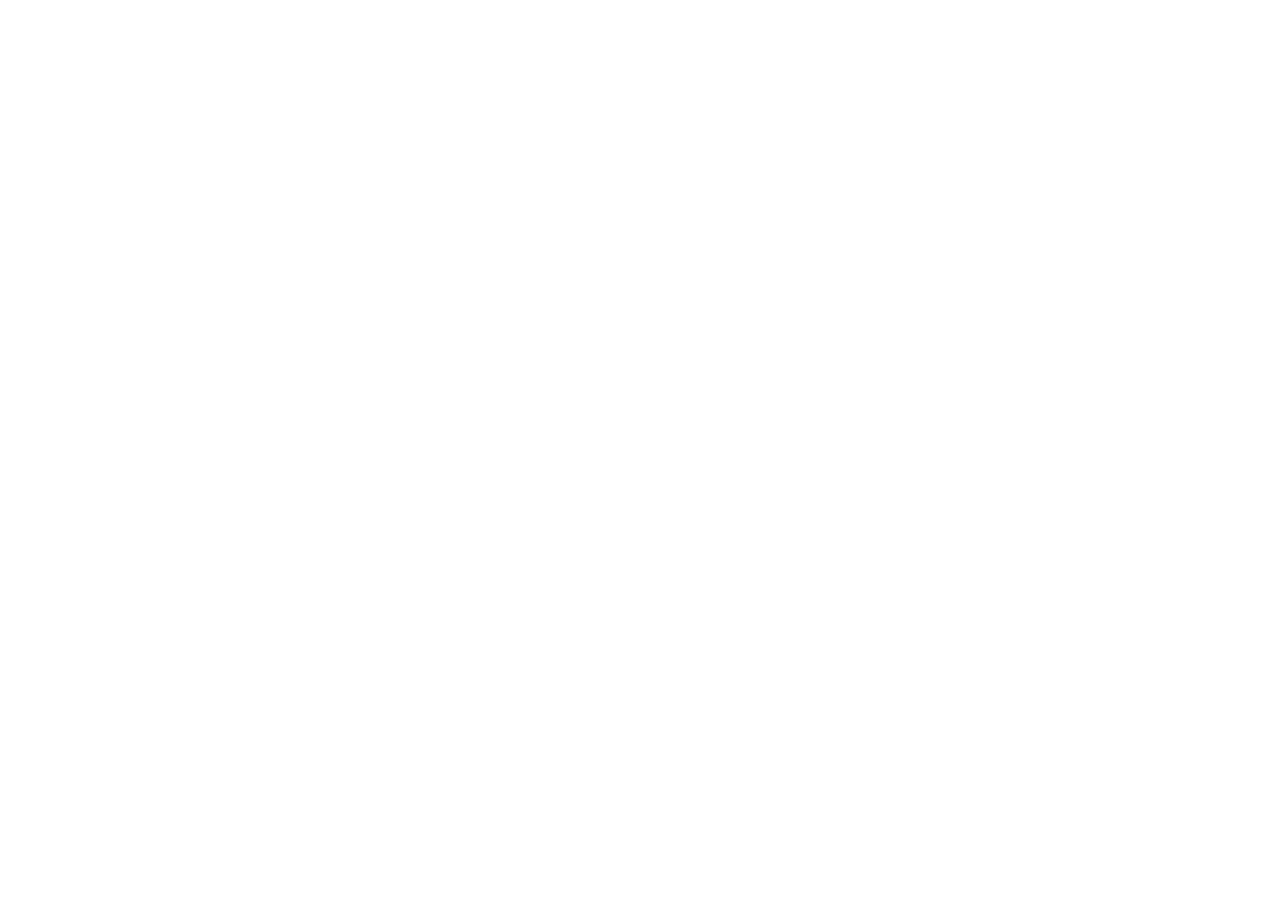
==== index.html @ 3a35fbda "init files and folders" ====
<!DOCTYPE html>
<html lang="en">
<head>
    <meta charset="UTF-8">
    <meta http-equiv="X-UA-Compatible" content="IE=edge">
    <meta name="viewport" content="width=device-width, initial-scale=1.0">
    <title>Code Probe</title>
    <link rel="stylesheet" href="./assets/css/style.css" />
</head>
<body>
    
</body>
</html>
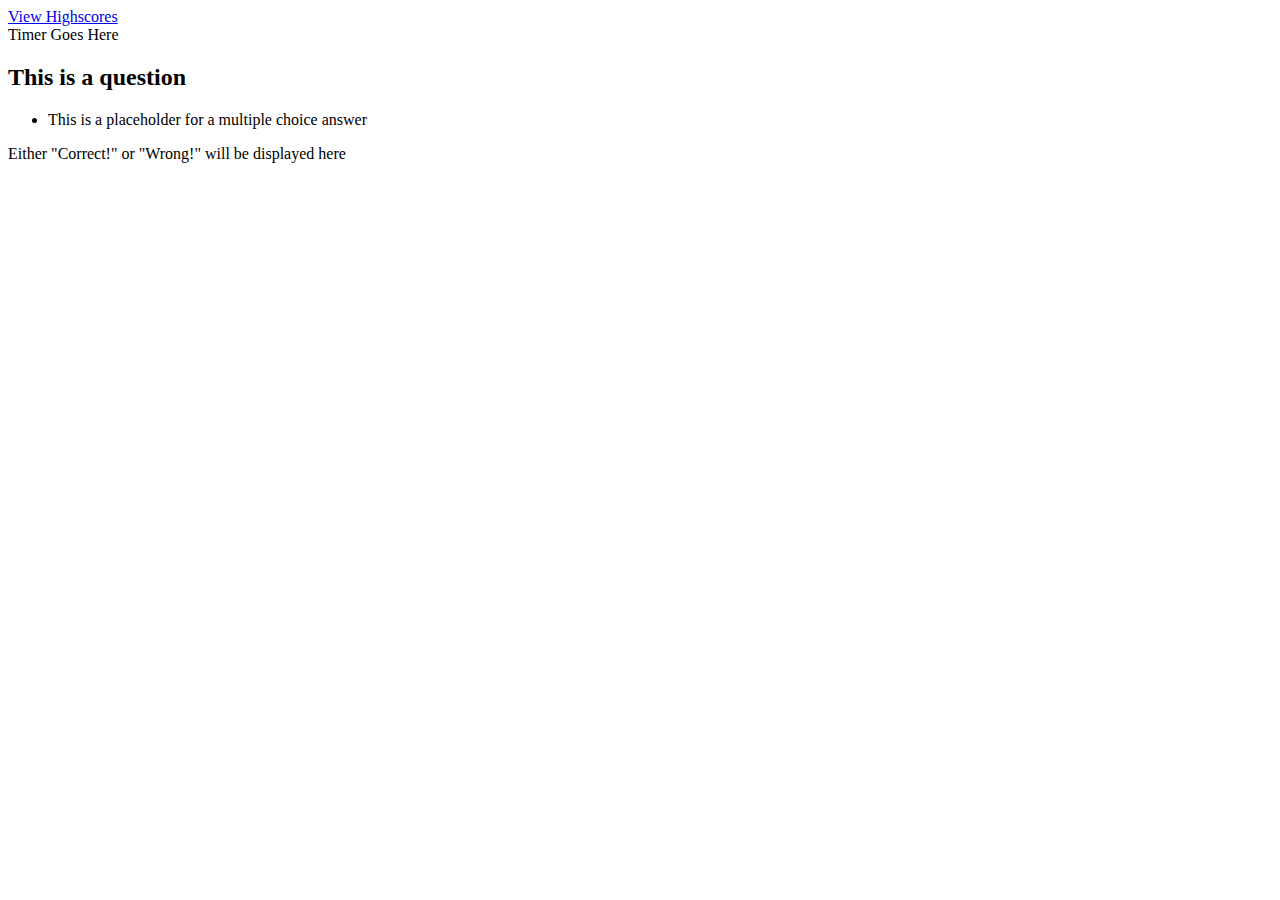
==== commit bc6d917c: "init html" ====
--- a/index.html
+++ b/index.html
@@ -7,7 +7,27 @@
     <title>Code Probe</title>
     <link rel="stylesheet" href="./assets/css/style.css" />
 </head>
+
 <body>
-    
+    <div class="wrapper">
+        <header>
+            <a href="./highscores.html">View Highscores</a>
+            <div class="timer">Timer Goes Here</div>
+        </header>
+        <div class="card">
+            <div class="card-header">
+                <h2>This is a question</h2>
+            </div>
+            <div class="card-body">
+                <ul>
+                    <li>This is a placeholder for a multiple choice answer</li>
+                </ul>
+            </div>
+            <div class="card-footer">
+                Either "Correct!" or "Wrong!" will be displayed here
+            </div>
+        </div>
+    </div>
+    <script src="./assets/js/script.js"></script>
 </body>
 </html>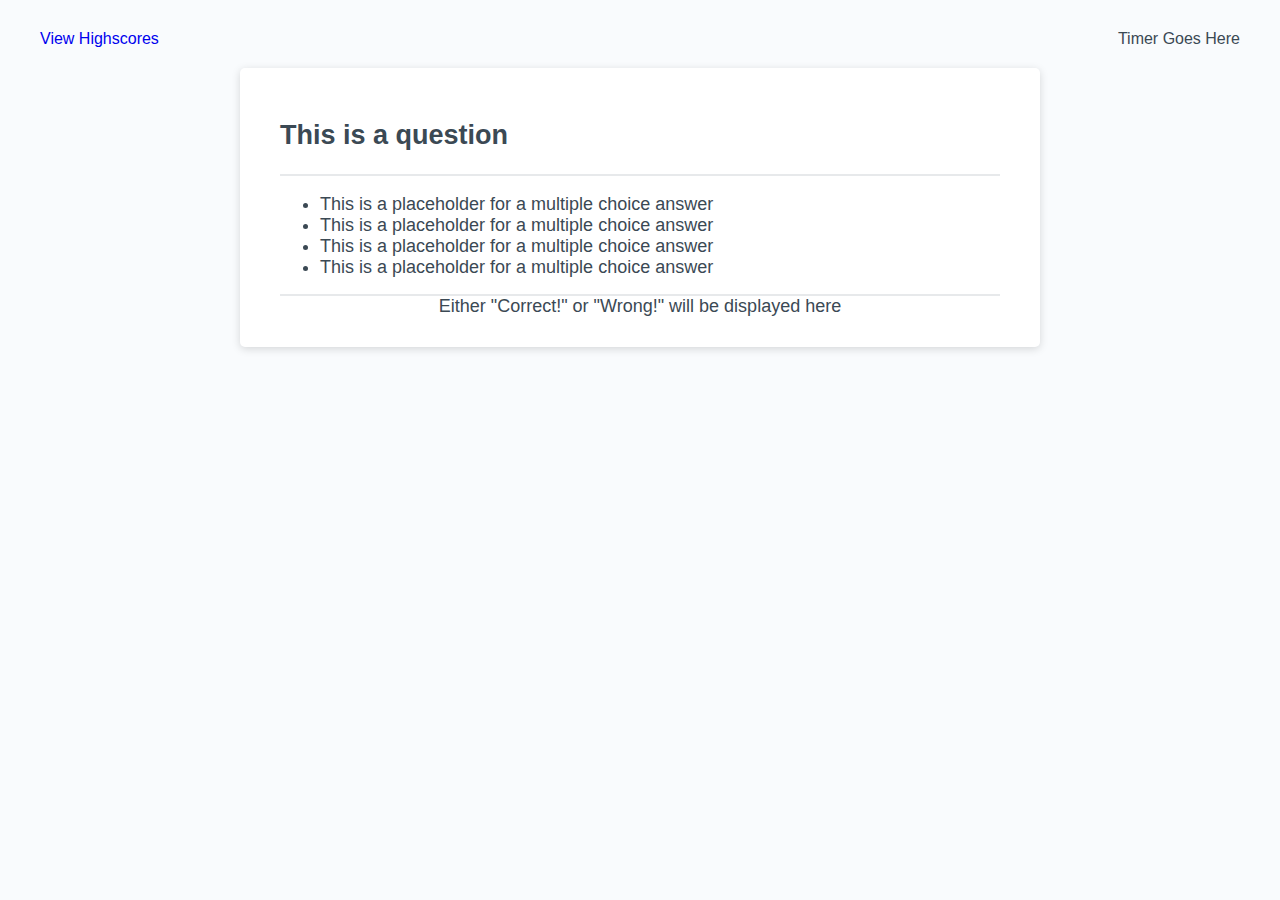
==== commit 509e5cc0: "init style" ====
--- a/index.html
+++ b/index.html
@@ -12,7 +12,7 @@
     <div class="wrapper">
         <header>
             <a href="./highscores.html">View Highscores</a>
-            <div class="timer">Timer Goes Here</div>
+            <div class="timer float-right">Timer Goes Here</div>
         </header>
         <div class="card">
             <div class="card-header">
@@ -20,6 +20,9 @@
             </div>
             <div class="card-body">
                 <ul>
+                    <li>This is a placeholder for a multiple choice answer</li>
+                    <li>This is a placeholder for a multiple choice answer</li>
+                    <li>This is a placeholder for a multiple choice answer</li>
                     <li>This is a placeholder for a multiple choice answer</li>
                 </ul>
             </div>
--- a/assets/css/style.css
+++ b/assets/css/style.css
@@ -0,0 +1,88 @@
+*,
+*::before,
+*::after {
+  box-sizing: border-box;
+}
+
+html,
+body,
+.wrapper {
+  height: 100%;
+  margin: 0;
+  padding: 0;
+}
+
+body {
+  font-family: sans-serif;
+  background-color: #f9fbfd;
+}
+
+.wrapper {
+    padding-top: 30px;
+    padding-left: 20px;
+    padding-right: 20px;
+}
+
+header {
+    padding: 20px;
+    padding-top: 0px;
+    color: hsl(206, 17%, 28%);
+}
+
+header a {
+    text-decoration: none;
+}
+
+.card {
+    background-color: hsl(0, 0%, 100%);
+    border-radius: 5px;
+    border-width: 1px;
+    box-shadow: rgba(0, 0, 0, 0.15) 0px 2px 8px 0px;
+    color: hsl(206, 17%, 28%);
+    font-size: 18px;
+    margin: 0 auto;
+    max-width: 800px;
+    padding: 30px 40px;
+}
+
+.card-header::after {
+    content: " ";
+    display: block;
+    width: 100%;
+    background: #e7e9eb;
+    height: 2px;
+}
+
+.card-body {
+    min-height: 100px;
+}
+
+.card-footer {
+    text-align: center;
+}
+
+.card-footer::before {
+    content: " ";
+    display: block;
+    width: 100%;
+    background: #e7e9eb;
+    height: 2px;
+}
+
+.card-footer::after {
+    content: " ";
+    display: block;
+    clear: both;
+}
+
+.float-right {
+  float: right;
+}
+
+@media (max-width: 690px) {
+
+}
+
+@media (max-width: 500px) {
+
+}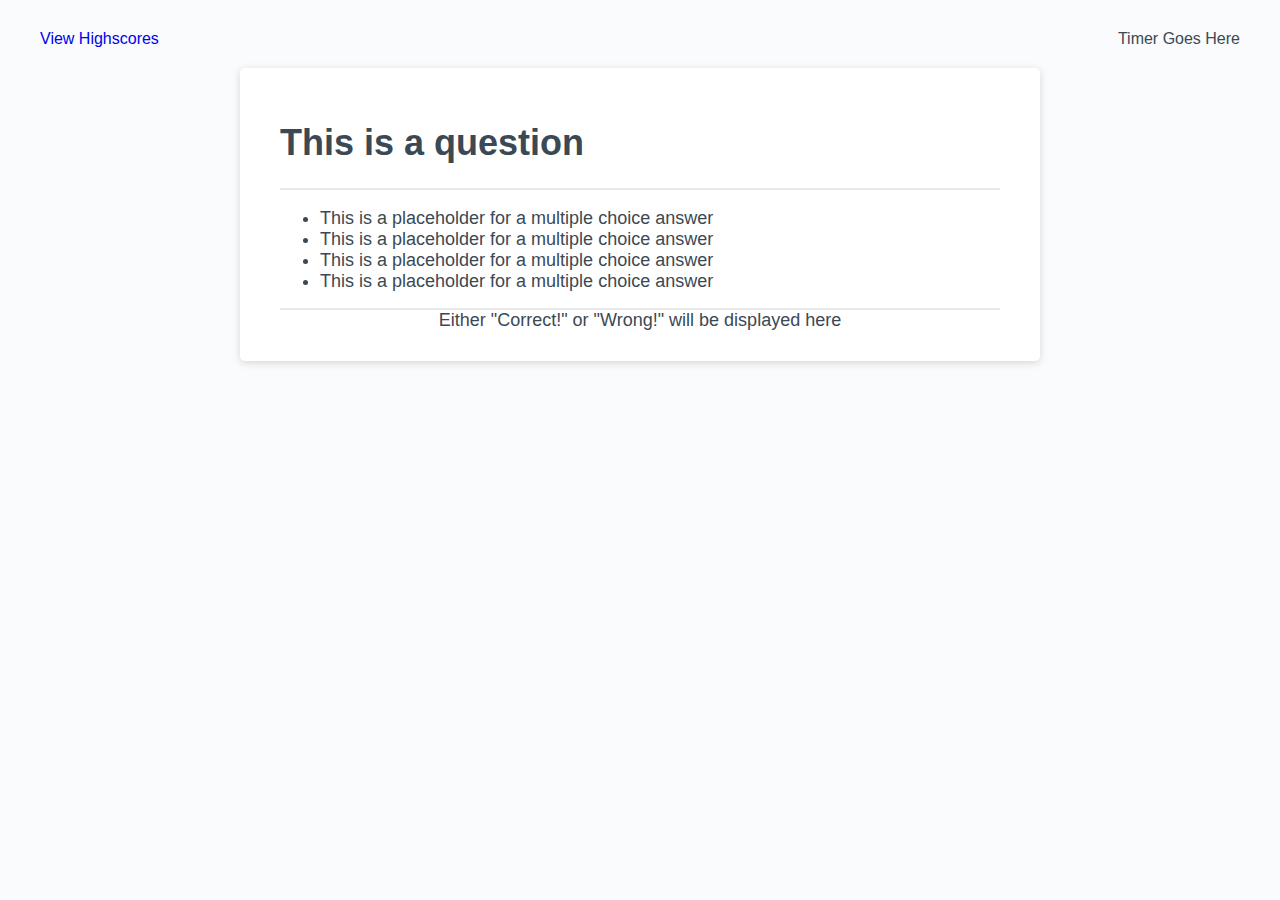
==== commit 4081f405: "init highscore page" ====
--- a/index.html
+++ b/index.html
@@ -16,7 +16,7 @@
         </header>
         <div class="card">
             <div class="card-header">
-                <h2>This is a question</h2>
+                <h1>This is a question</h1>
             </div>
             <div class="card-body">
                 <ul>
--- a/assets/css/style.css
+++ b/assets/css/style.css
@@ -45,6 +45,10 @@
     padding: 30px 40px;
 }
 
+.highscore {
+    text-align: center;
+}
+
 .card-header::after {
     content: " ";
     display: block;
@@ -55,6 +59,25 @@
 
 .card-body {
     min-height: 100px;
+}
+
+.btn {
+    border: none;
+    background-color: rgb(39, 8, 175);
+    border-radius: 25px;
+    box-shadow: 2px 2px 5px 3px black;
+    color: hsl(0, 0%, 100%);
+    display: inline-block;
+    font-size: 22px;
+    line-height: 22px;
+    margin: 16px 16px 16px 20px;
+    padding: 10px 34px;
+    text-align: center;
+    cursor: pointer;
+}
+
+button:hover {
+    background: #6397d1;
 }
 
 .card-footer {
@@ -80,9 +103,15 @@
 }
 
 @media (max-width: 690px) {
-
+    .btn {
+        font-size: 1rem;
+        margin: 16px 0px 0px 0px;
+        padding: 10px 15px;
+    }
 }
 
 @media (max-width: 500px) {
-
+    .btn {
+        font-size: 0.8rem;
+    }
 }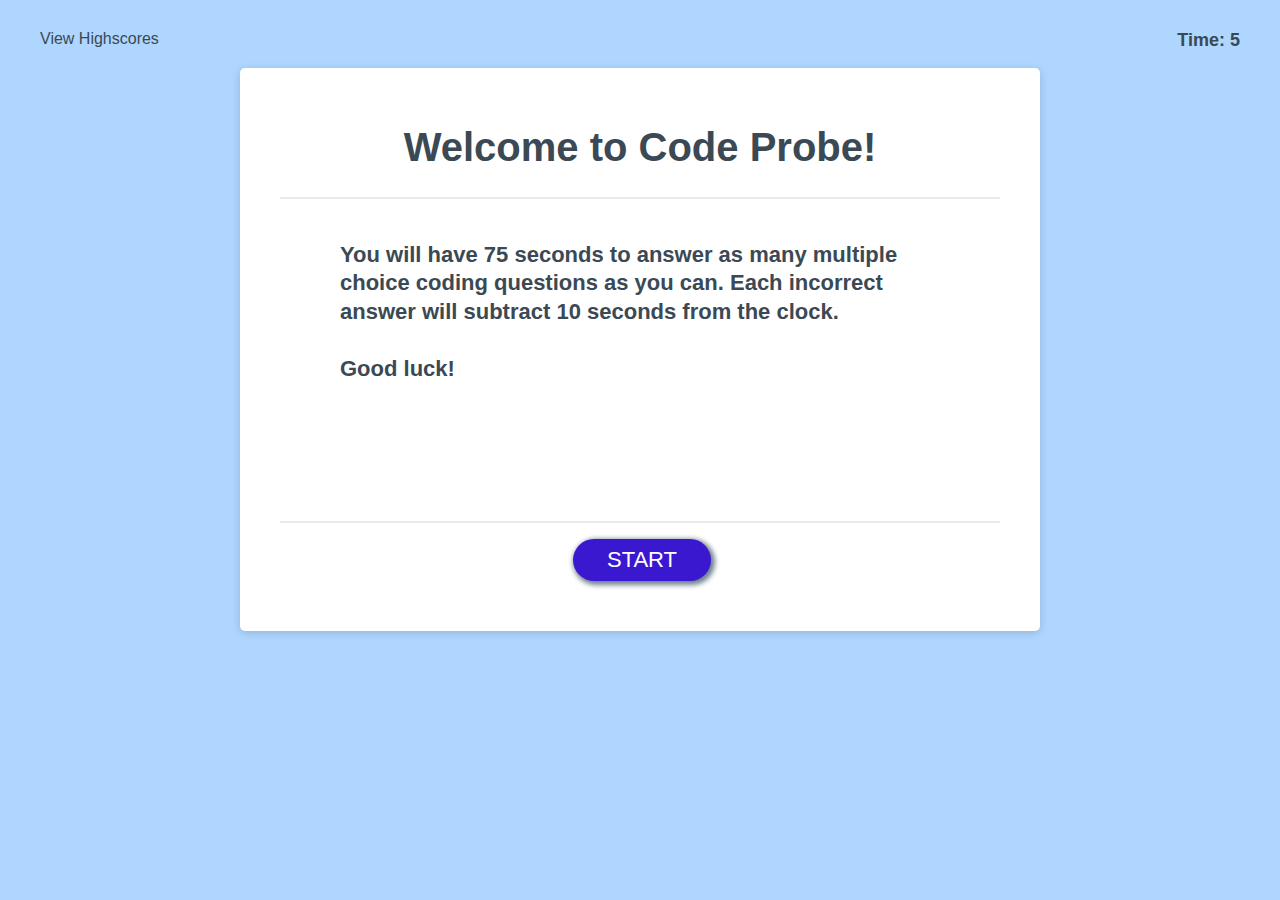
==== commit 2b38ad51: "added page navigation" ====
--- a/index.html
+++ b/index.html
@@ -11,23 +11,23 @@
 <body>
     <div class="wrapper">
         <header>
-            <a href="./highscores.html">View Highscores</a>
-            <div class="timer float-right">Timer Goes Here</div>
+            <span>View Highscores</span>
+            <div class="float-right" id="timer">Time: 5</div>
         </header>
         <div class="card">
             <div class="card-header">
-                <h1>This is a question</h1>
+                <!-- <h1>This is a question</h1> -->
             </div>
             <div class="card-body">
-                <ul>
+                <!-- <ul>
                     <li>This is a placeholder for a multiple choice answer</li>
                     <li>This is a placeholder for a multiple choice answer</li>
                     <li>This is a placeholder for a multiple choice answer</li>
                     <li>This is a placeholder for a multiple choice answer</li>
-                </ul>
+                </ul> -->
             </div>
             <div class="card-footer">
-                Either "Correct!" or "Wrong!" will be displayed here
+                <!-- This is the bottom content -->
             </div>
         </div>
     </div>
--- a/assets/css/style.css
+++ b/assets/css/style.css
@@ -14,7 +14,7 @@
 
 body {
   font-family: sans-serif;
-  background-color: #f9fbfd;
+  background-color: #aed6ff;
 }
 
 .wrapper {
@@ -29,8 +29,12 @@
     color: hsl(206, 17%, 28%);
 }
 
-header a {
+header span {
     text-decoration: none;
+}
+
+header span:hover {
+    cursor: pointer;
 }
 
 .card {
@@ -45,8 +49,30 @@
     padding: 30px 40px;
 }
 
+.card h1 {
+    font-size: 40px;
+    text-align: center;
+}
+
+.card h2 {
+    font-size: 26px;
+}
+
+.card p {
+    padding: 20px 60px;
+    font-size: 22px;
+    font-weight: bold;
+    line-height: 1.3;
+
+}
+
 .highscore {
     text-align: center;
+}
+
+#timer {
+    font-weight: bold;
+    font-size: large;
 }
 
 .card-header::after {
@@ -58,14 +84,22 @@
 }
 
 .card-body {
-    min-height: 100px;
+    min-height: 300px;
+}
+
+.card-body ul {
+    list-style-type: none;
+}
+
+.card-body ul li {
+    padding: 10px 35px 10px 0;
 }
 
 .btn {
     border: none;
-    background-color: rgb(39, 8, 175);
+    background-color: rgb(58, 24, 207);
     border-radius: 25px;
-    box-shadow: 2px 2px 5px 3px black;
+    box-shadow: 2px 2px 5px 2px slategray;
     color: hsl(0, 0%, 100%);
     display: inline-block;
     font-size: 22px;
@@ -82,6 +116,8 @@
 
 .card-footer {
     text-align: center;
+    color: hsl(205, 69%, 81%);
+    min-height: 80px;
 }
 
 .card-footer::before {
@@ -90,12 +126,6 @@
     width: 100%;
     background: #e7e9eb;
     height: 2px;
-}
-
-.card-footer::after {
-    content: " ";
-    display: block;
-    clear: both;
 }
 
 .float-right {
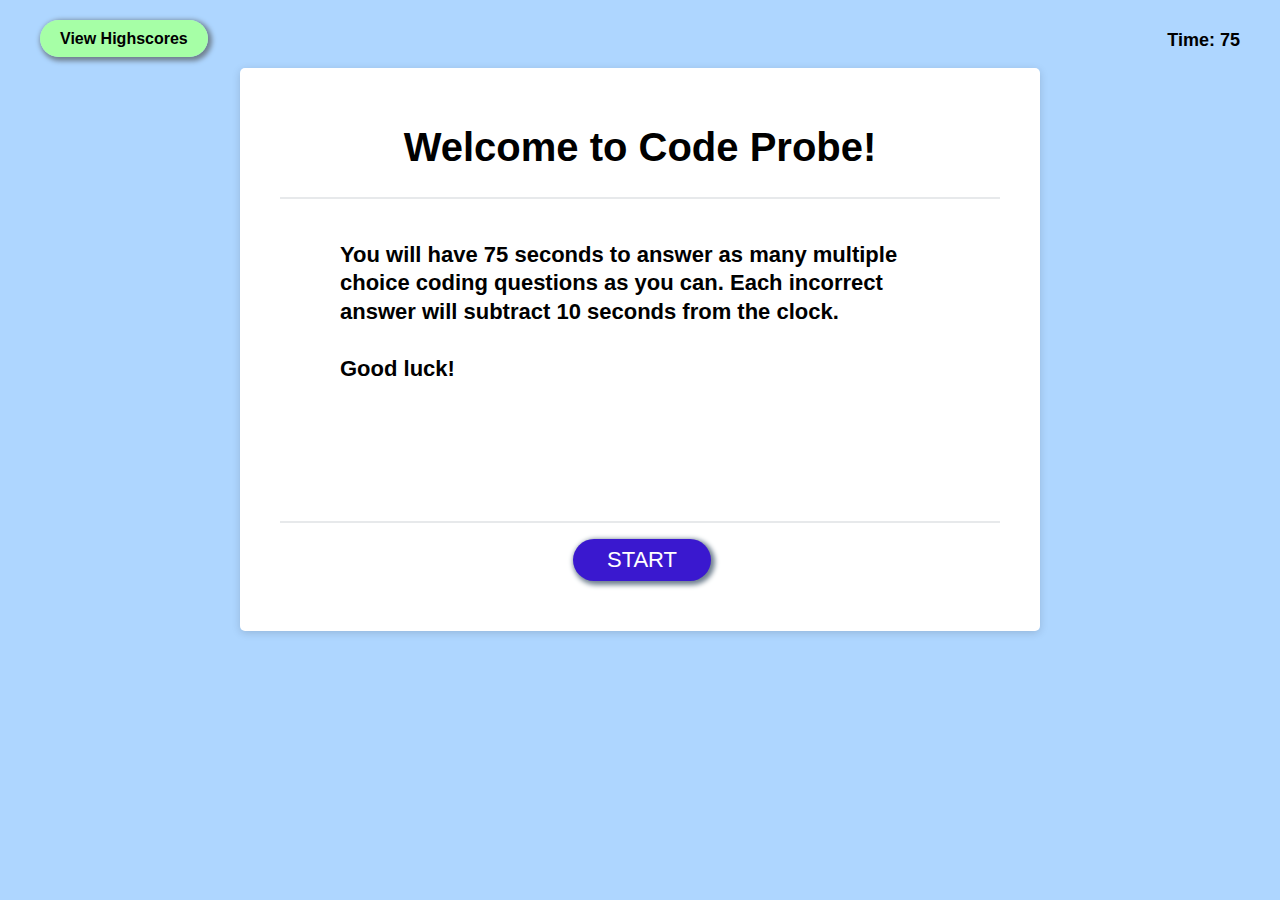
==== commit a70cf71b: "refactor, added dummy quiz questions, added shuffle answer algorithm, tested and is working" ====
--- a/index.html
+++ b/index.html
@@ -10,10 +10,7 @@
 
 <body>
     <div class="wrapper">
-        <header>
-            <span>View Highscores</span>
-            <div class="float-right" id="timer">Time: 5</div>
-        </header>
+        <header></header>
         <div class="card">
             <div class="card-header">
                 <!-- <h1>This is a question</h1> -->
--- a/assets/css/style.css
+++ b/assets/css/style.css
@@ -26,14 +26,19 @@
 header {
     padding: 20px;
     padding-top: 0px;
-    color: hsl(206, 17%, 28%);
+    color: black;
 }
 
 header span {
-    text-decoration: none;
+    padding: 10px 20px;
+    border-radius: 20px;
+    background: rgb(166, 255, 166);
+    box-shadow: 2px 2px 5px 2px slategray;
+    font-weight: bold;
 }
 
 header span:hover {
+    background: rgb(220, 255, 220);
     cursor: pointer;
 }
 
@@ -42,7 +47,7 @@
     border-radius: 5px;
     border-width: 1px;
     box-shadow: rgba(0, 0, 0, 0.15) 0px 2px 8px 0px;
-    color: hsl(206, 17%, 28%);
+    color: black;
     font-size: 18px;
     margin: 0 auto;
     max-width: 800px;
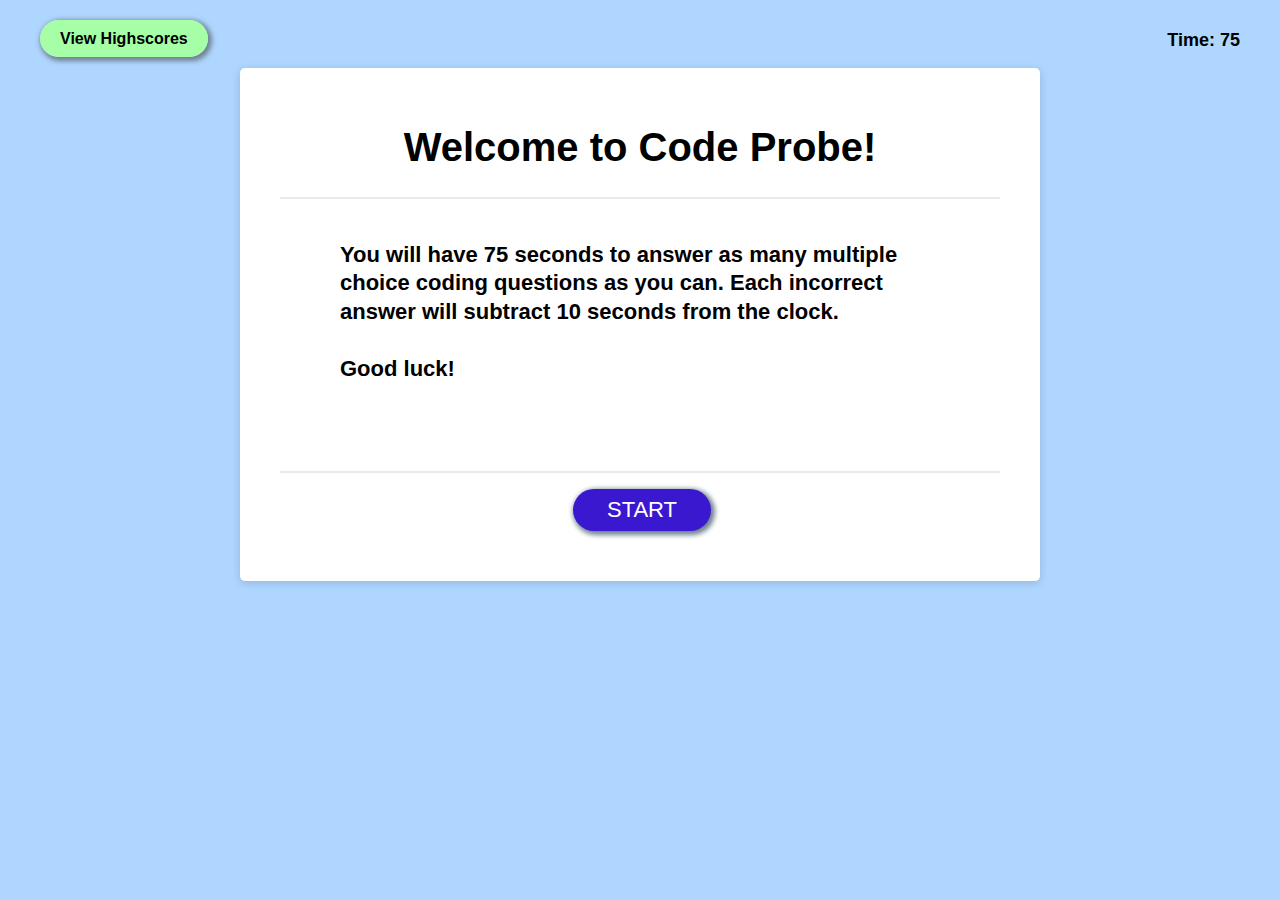
==== commit 4e6f4719: "added quiz functionality" ====
--- a/index.html
+++ b/index.html
@@ -17,10 +17,10 @@
             </div>
             <div class="card-body">
                 <!-- <ul>
-                    <li>This is a placeholder for a multiple choice answer</li>
-                    <li>This is a placeholder for a multiple choice answer</li>
-                    <li>This is a placeholder for a multiple choice answer</li>
-                    <li>This is a placeholder for a multiple choice answer</li>
+                    <li>multiple choice answer</li>
+                    <li>multiple choice answer</li>
+                    <li>multiple choice answer</li>
+                    <li>multiple choice answer</li>
                 </ul> -->
             </div>
             <div class="card-footer">
--- a/assets/css/style.css
+++ b/assets/css/style.css
@@ -89,7 +89,7 @@
 }
 
 .card-body {
-    min-height: 300px;
+    min-height: 250px;
 }
 
 .card-body ul {
@@ -97,7 +97,7 @@
 }
 
 .card-body ul li {
-    padding: 10px 35px 10px 0;
+    padding: 5px 35px 5px 0;
 }
 
 .btn {
@@ -121,8 +121,19 @@
 
 .card-footer {
     text-align: center;
-    color: hsl(205, 69%, 81%);
     min-height: 80px;
+}
+
+#right-wrong {
+    font-size: 50px;
+    font-style: italic;
+    margin: 0;
+    opacity: 1;
+}
+
+#right-wrong.fade {
+    opacity: 0;
+    transition: opacity 2s;
 }
 
 .card-footer::before {
